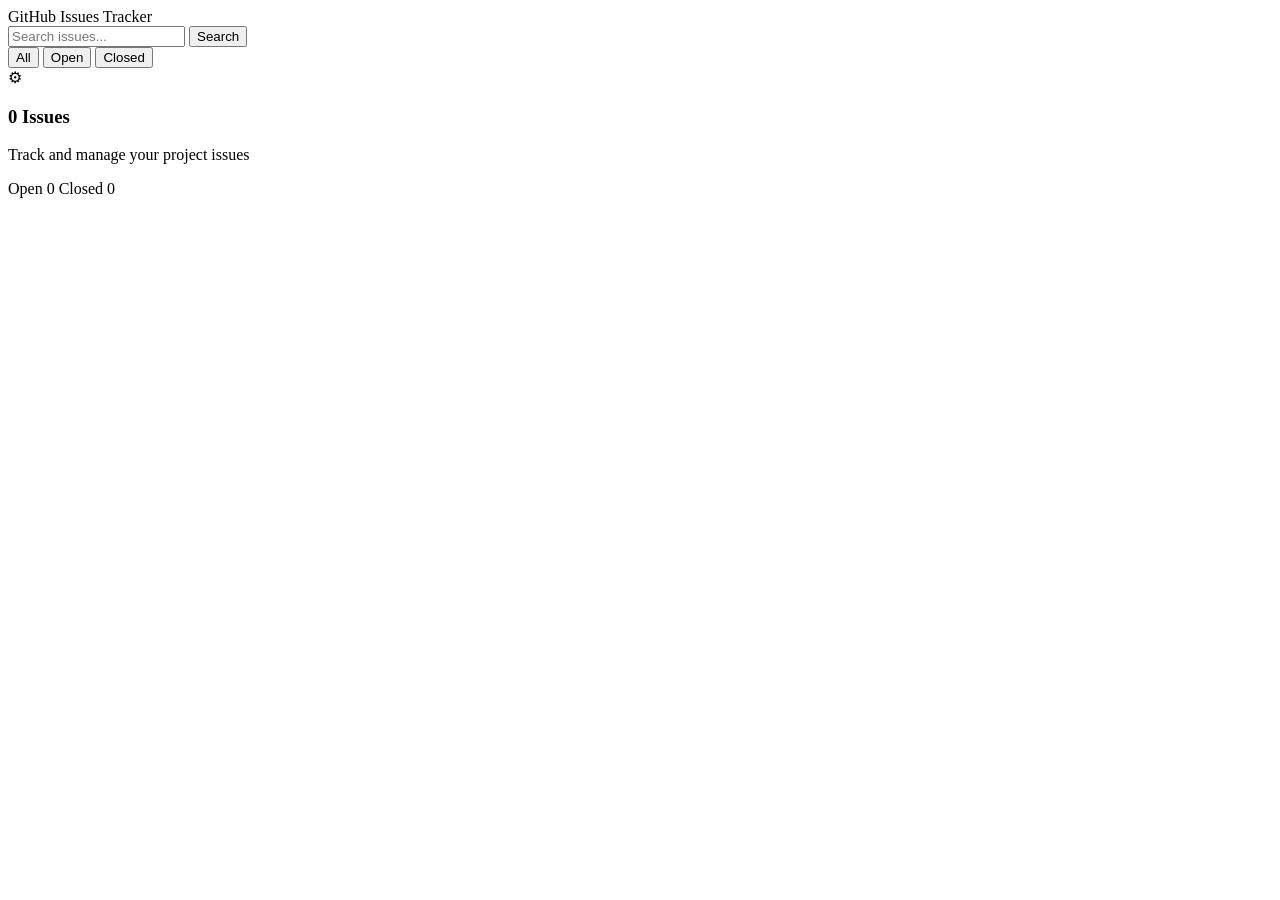
==== home.html @ 9fc56e4b "Here is the HTML code for my navbar ." ====
<!DOCTYPE html>    
<html lang="en">    
<head>    
<meta charset="UTF-8">    
<meta name="viewport" content="width=device-width, initial-scale=1.0">    
    
<title>GitHub Issues Tracker</title>    
</head>    
    
<body>    
    
<div class="navbar">    
    
    <div class="logo">GitHub Issues Tracker</div>    
    
    <div class="nav-right">    
        <input type="text" id="searchInput" placeholder="Search issues...">    
        <button class="search-btn" onclick="searchIssues()">Search</button>    
    </div>    
    
</div>        
    
<div class="filters">    
    
    <button class="filter-btn active" onclick="setActive(this);filterIssues('all')">All</button>    
    <button class="filter-btn" onclick="setActive(this);filterIssues('open')">Open</button>    
    <button class="filter-btn" onclick="setActive(this);filterIssues('closed')">Closed</button>    
    
</div>       
    
<div class="summary">    
    
    <div class="summary-left">    
    
        <div class="icon">⚙</div>    
    
        <div>    
            <h3 id="issueCount">0 Issues</h3>    
            <p>Track and manage your project issues</p>    
        </div>    
    
    </div>    
    
    <div class="summary-right">    
    
        <span><span class="dot open-dot"></span>Open <span id="openCount">0</span></span>    
    
        <span><span class="dot closed-dot"></span>Closed <span id="closedCount">0</span></span>    
    
    </div>    
    
</div>       
    
<div class="container" id="issuesContainer"></div> 
</body>    
</html>
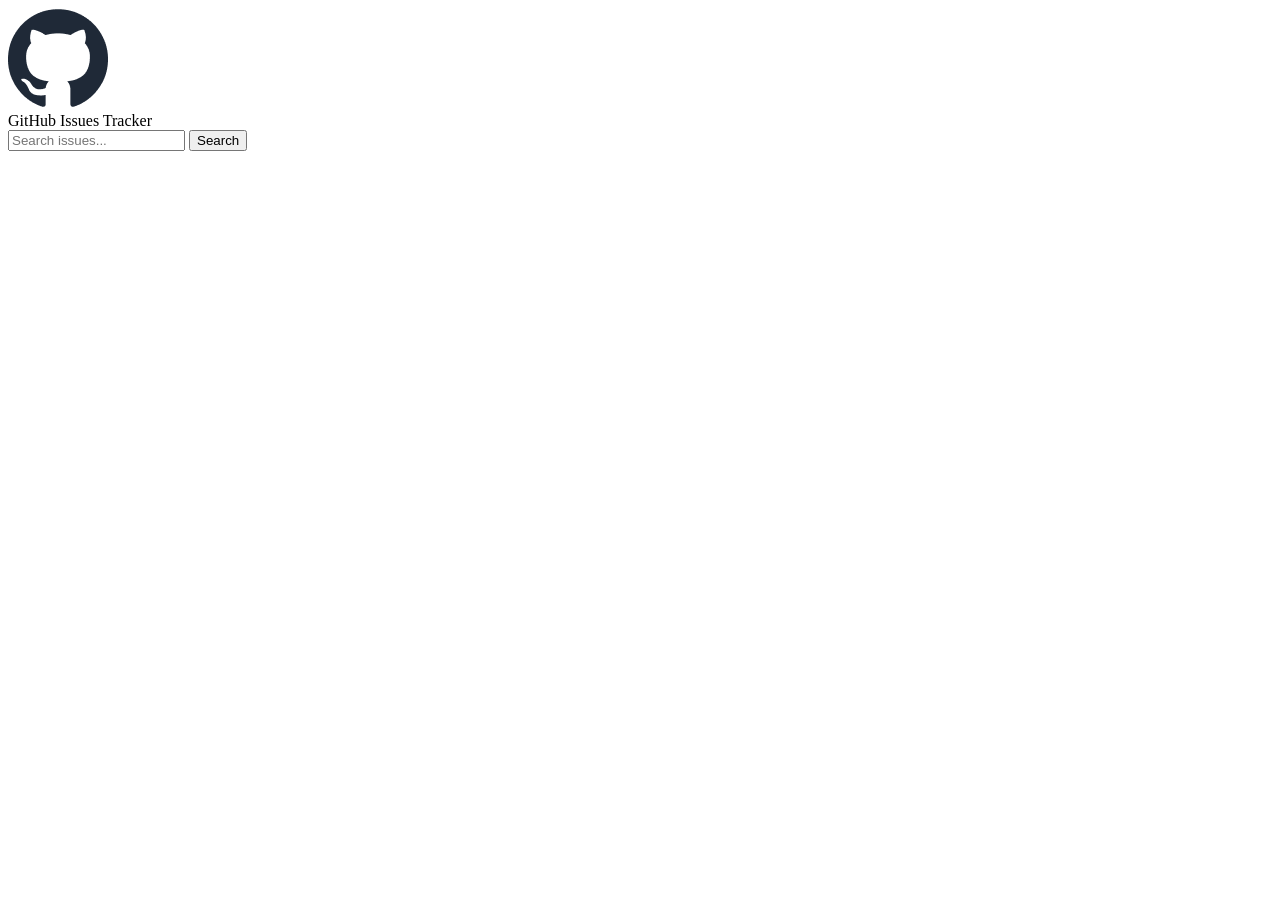
==== commit 8587900e: "Here is the HTML code for my navbar home page." ====
--- a/home.html
+++ b/home.html
@@ -9,7 +9,8 @@
     
 <body>    
     
-<div class="navbar">    
+<div class="navbar"> 
+    <img src="assets/github-logo.png" alt="">   
     
     <div class="logo">GitHub Issues Tracker</div>    
     
@@ -20,37 +21,6 @@
     
 </div>        
     
-<div class="filters">    
-    
-    <button class="filter-btn active" onclick="setActive(this);filterIssues('all')">All</button>    
-    <button class="filter-btn" onclick="setActive(this);filterIssues('open')">Open</button>    
-    <button class="filter-btn" onclick="setActive(this);filterIssues('closed')">Closed</button>    
-    
-</div>       
-    
-<div class="summary">    
-    
-    <div class="summary-left">    
-    
-        <div class="icon">⚙</div>    
-    
-        <div>    
-            <h3 id="issueCount">0 Issues</h3>    
-            <p>Track and manage your project issues</p>    
-        </div>    
-    
-    </div>    
-    
-    <div class="summary-right">    
-    
-        <span><span class="dot open-dot"></span>Open <span id="openCount">0</span></span>    
-    
-        <span><span class="dot closed-dot"></span>Closed <span id="closedCount">0</span></span>    
-    
-    </div>    
-    
-</div>       
-    
-<div class="container" id="issuesContainer"></div> 
+
 </body>    
 </html>   
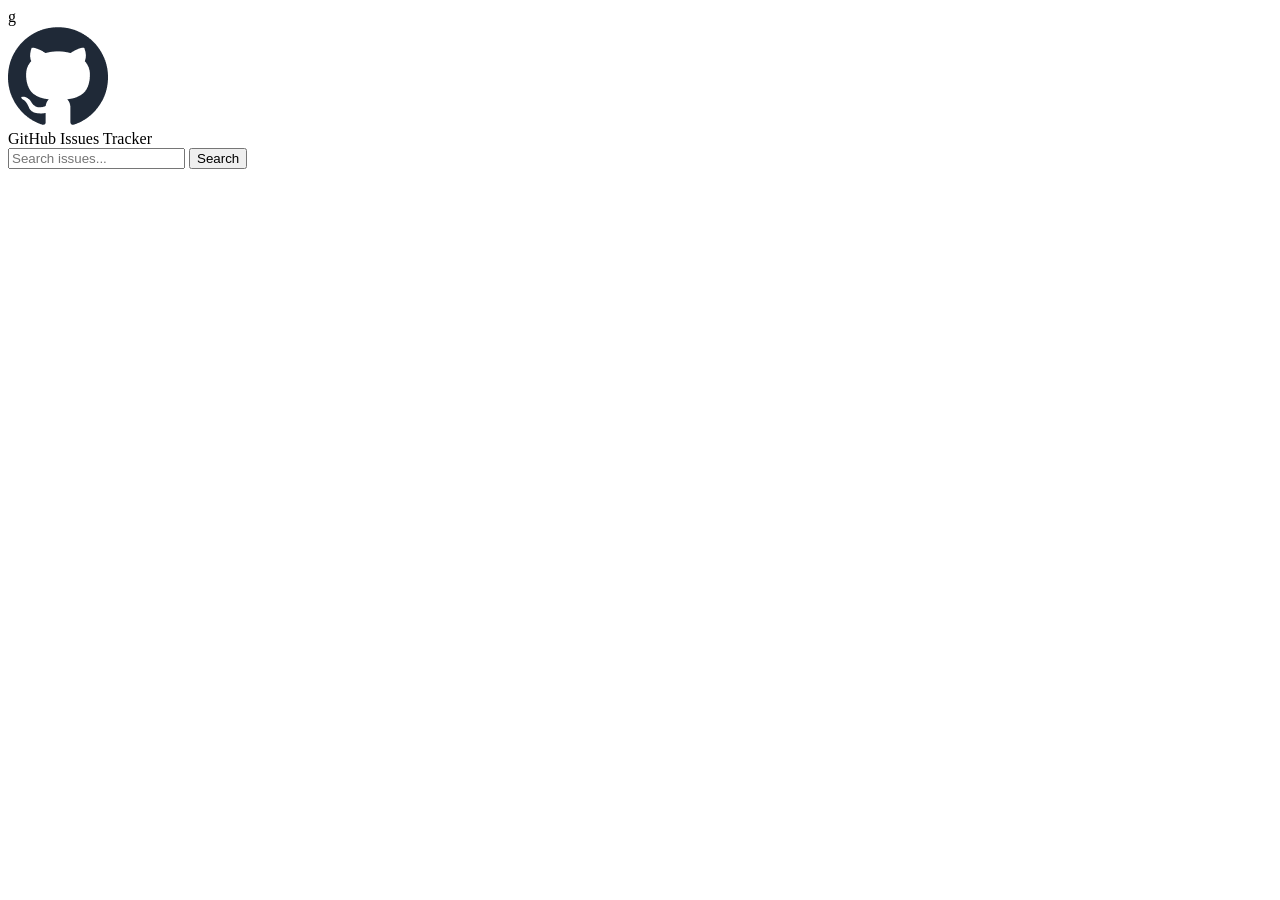
==== commit 765c1985: "I finished writing my entire HTML code." ====
--- a/home.html
+++ b/home.html
@@ -5,7 +5,7 @@
 <meta name="viewport" content="width=device-width, initial-scale=1.0">    
     
 <title>GitHub Issues Tracker</title>    
-</head>    
+</head>    g
     
 <body>    
     
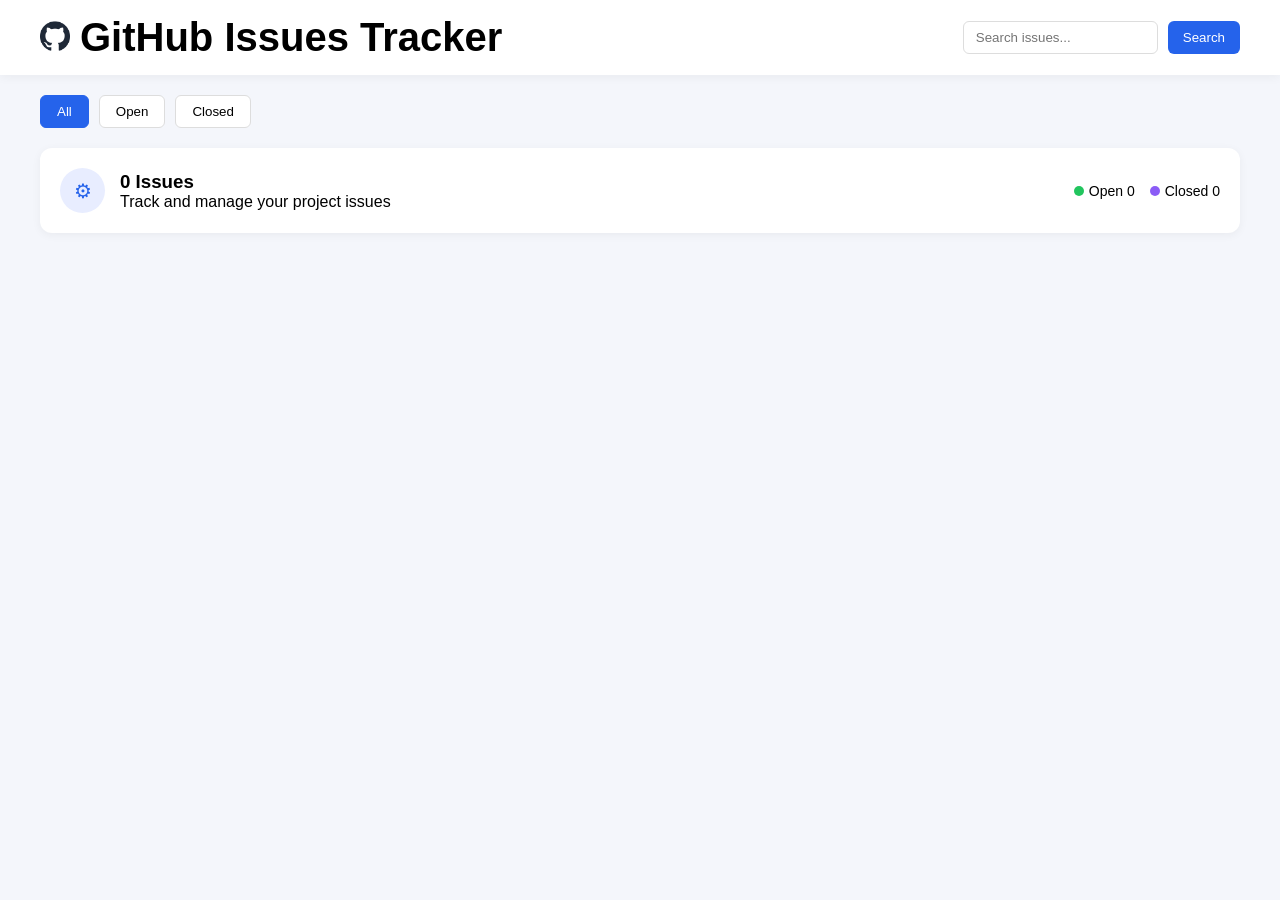
==== commit bee202d7: "I have completed my design work." ====
--- a/home.html
+++ b/home.html
@@ -4,22 +4,58 @@
 <meta charset="UTF-8">    
 <meta name="viewport" content="width=device-width, initial-scale=1.0">    
     
-<title>GitHub Issues Tracker</title>    
-</head>    g
+<title>GitHub Issues Tracker</title> 
+<link rel="stylesheet" href="home-style.css">   
+</head>    
     
 <body>    
     
 <div class="navbar"> 
-    <img src="assets/github-logo.png" alt="">   
+   
     
-    <div class="logo">GitHub Issues Tracker</div>    
+    <div class="logo">
+         <h1><img src="assets/github-logo.png" >GitHub Issues Tracker</h1>
+    </div>    
     
     <div class="nav-right">    
         <input type="text" id="searchInput" placeholder="Search issues...">    
         <button class="search-btn" onclick="searchIssues()">Search</button>    
     </div>    
     
-</div>        
+</div>
+<div class="filters">    
+    
+    <button class="filter-btn active" onclick="setActive(this);filterIssues('all')">All</button>    
+    <button class="filter-btn" onclick="setActive(this);filterIssues('open')">Open</button>    
+    <button class="filter-btn" onclick="setActive(this);filterIssues('closed')">Closed</button>    
+    
+</div>      
+    
+<div class="summary">    
+    
+    <div class="summary-left">    
+    
+        <div class="icon">⚙</div>    
+    
+        <div>    
+            <h3 id="issueCount">0 Issues</h3>    
+            <p>Track and manage your project issues</p>    
+         </div>    
+    
+    </div>    
+    
+    <div class="summary-right">    
+    
+        <span><span class="dot open-dot"></span>Open <span id="openCount">0</span></span>    
+    
+        <span><span class="dot closed-dot"></span>Closed <span id="closedCount">0</span></span>    
+    
+    </div>    
+    
+</div>       
+    
+<div class="container" id="issuesContainer"></div>    
+            
     
 
 </body>    
--- a/home-style.css
+++ b/home-style.css
@@ -0,0 +1,225 @@
+*{    
+margin:0;    
+padding:0;    
+box-sizing:border-box;    
+font-family:Arial, Helvetica, sans-serif;    
+}    
+    
+body{    
+background:#f4f6fb;    
+}      
+    
+.navbar{    
+    display:flex;    
+    justify-content:space-between;    
+    align-items:center;    
+    padding:15px 40px;    
+    background:white;    
+    box-shadow:0 2px 10px rgba(0,0,0,0.05);    
+}    
+.logo img{    
+    width:30px;    
+    height:30px;    
+    margin-right:10px;    
+}    
+.logo{    
+font-size:20px;    
+font-weight:bold;    
+}    
+    
+.nav-right{    
+display:flex;    
+gap:10px;    
+}    
+    
+.nav-right input{    
+    padding:8px 12px;    
+    border:1px solid #ddd;    
+    border-radius:6px;    
+}    
+    
+.search-btn{    
+    background:#2563eb;    
+    color:white;    
+    border:none;    
+    padding:8px 15px;    
+    border-radius:6px;    
+    cursor:pointer;    
+}    
+    
+.filters{    
+    display:flex;    
+    gap:10px;    
+    padding:20px 40px;    
+}    
+    
+.filter-btn{    
+    padding:8px 16px;    
+    border:1px solid #ddd;    
+    background:white;    
+    border-radius:6px;    
+    cursor:pointer;    
+}    
+    
+.filter-btn.active{    
+    background:#2563eb;    
+    color:white;    
+    border-color:#2563eb;    
+}     
+    
+.summary{    
+    
+    margin:0 40px 20px;    
+    background:white;    
+    padding:20px;    
+    border-radius:12px;    
+    display:flex;    
+    justify-content:space-between;    
+    align-items:center;    
+    box-shadow:0 2px 10px rgba(0,0,0,0.05);    
+    
+}    
+    
+.summary-left{    
+    display:flex;    
+    align-items:center;    
+    gap:15px;    
+}    
+    
+.icon{    
+    width:45px;    
+    height:45px;    
+    background:#e8edff;    
+    display:flex;    
+    align-items:center;    
+    justify-content:center;    
+    border-radius:50%;    
+    font-size:20px;    
+    color:#2563eb;    
+}    
+    
+.summary-right{    
+    display:flex;    
+    gap:15px;    
+    font-size:14px;    
+    align-items:center;    
+}    
+    
+.dot{    
+    width:10px;    
+    height:10px;    
+    border-radius:50%;    
+    display:inline-block;    
+    margin-right:5px;    
+}    
+    
+.open-dot{    
+    background:#22c55e;    
+}    
+    
+.closed-dot{    
+    background:#8b5cf6;    
+}        
+    
+.container{    
+    display:grid;    
+    grid-template-columns:repeat(4,2fr);
+    gap:20px;    
+    padding:0 40px 40px;    
+}     
+    
+.card{    
+    background:white;    
+    padding:20px;    
+    border-radius:14px;    
+    box-shadow:0 4px 14px rgba(0,0,0,0.08);    
+    position:relative;    
+    transition:0.3s;    
+    cursor:pointer;    
+}    
+    
+.card:hover{    
+    transform:translateY(-6px);    
+    box-shadow:0 8px 18px rgba(0,0,0,0.1);    
+}        
+    
+.priority{    
+    position:absolute;    
+    top:15px;    
+    right:15px;    
+    padding:5px 10px;    
+    border-radius:20px;    
+    font-size:11px;    
+    font-weight:bold;    
+}    
+    
+.high{    
+    background:#ffe1e1;    
+    color:#c40000;    
+}    
+    
+.medium{    
+    background:#fff1cc;    
+    color:#c78c00;    
+}    
+    
+.low{    
+    background:#e6e6e6;    
+    color:#555;    
+}       
+    
+.card h3{    
+    margin-top:20px;    
+    margin-bottom:10px;    
+    font-size:16px;    
+}    
+    
+.card p{    
+    font-size:13px;    
+    color:#666;    
+    margin-bottom:10px;    
+}       
+    
+.labels span{    
+    padding:4px 10px;    
+    border-radius:15px;    
+    font-size:11px;    
+    margin-right:6px;    
+}    
+    
+.bug{    
+    background:#ffd9d9;    
+    color:#c40000;    
+}    
+    
+.helpwanted{    
+    background:#fff3cd;    
+    color:#b88900;    
+}    
+    
+.enhancement{    
+    background:#d4edda;    
+    color:#1b7a2e;    
+}    
+    
+.documentation{    
+    background:#e2e8f0;    
+    color:#334155;    
+}    
+    
+.goodfirstissue{    
+    background:#e0f2fe;    
+    color:#0369a1;    
+}      
+    
+.meta{    
+    margin-top:12px;    
+    font-size:12px;    
+    color:#777;    
+}    
+    
+.date{    
+    font-size:12px;    
+    color:#999;    
+    margin-top:3px;    
+}    
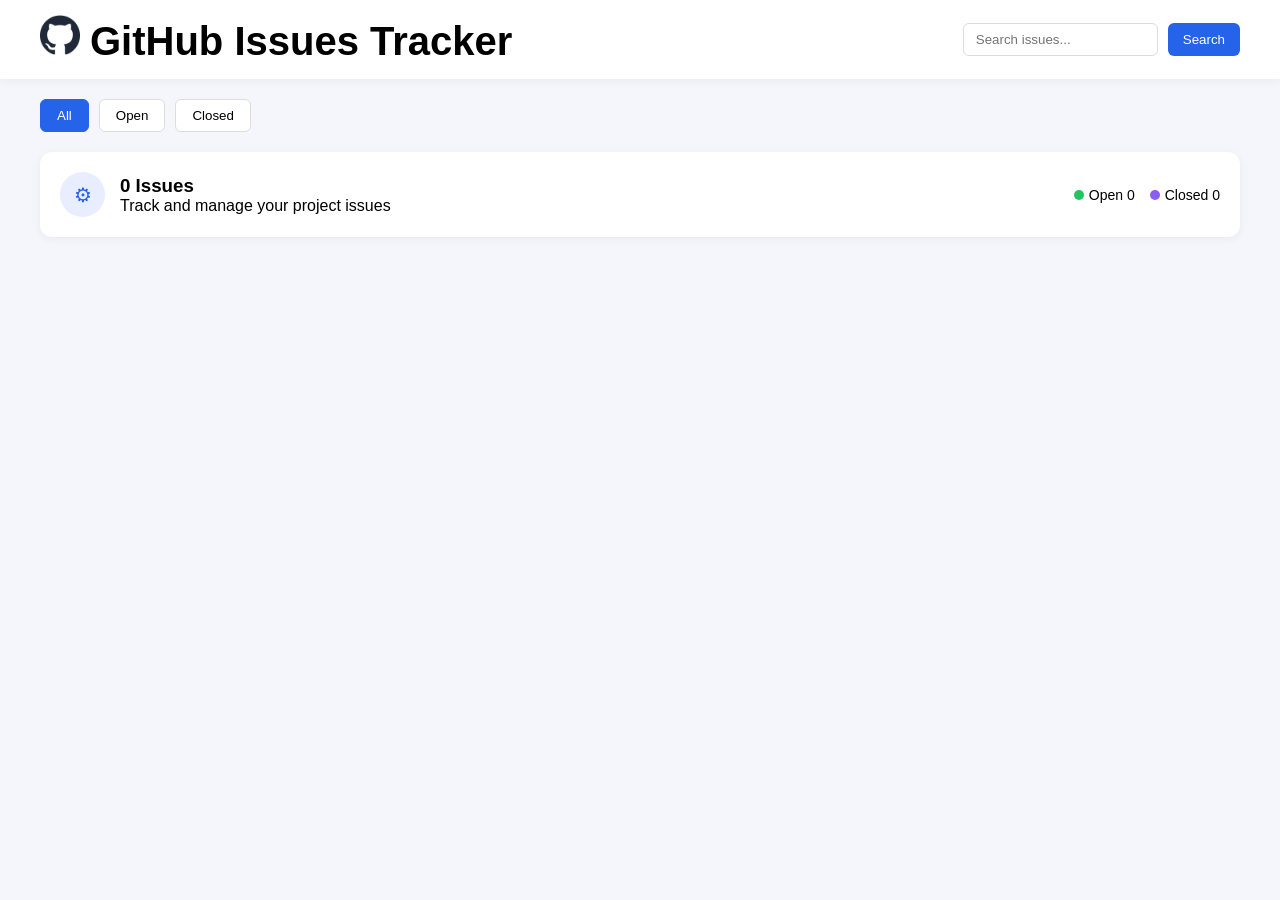
==== commit 2db8af9b: "I solved my logo problem." ====
--- a/home.html
+++ b/home.html
@@ -14,7 +14,7 @@
    
     
     <div class="logo">
-         <h1><img src="assets/github-logo.png" >GitHub Issues Tracker</h1>
+         <h1><span><img src="assets/github-logo.png" alt="GitHub Logo"></span>GitHub Issues Tracker</h1>
     </div>    
     
     <div class="nav-right">    
--- a/home-style.css
+++ b/home-style.css
@@ -18,8 +18,8 @@
     box-shadow:0 2px 10px rgba(0,0,0,0.05);    
 }    
 .logo img{    
-    width:30px;    
-    height:30px;    
+    width: 40px;    
+    height: 40px;    
     margin-right:10px;    
 }    
 .logo{    
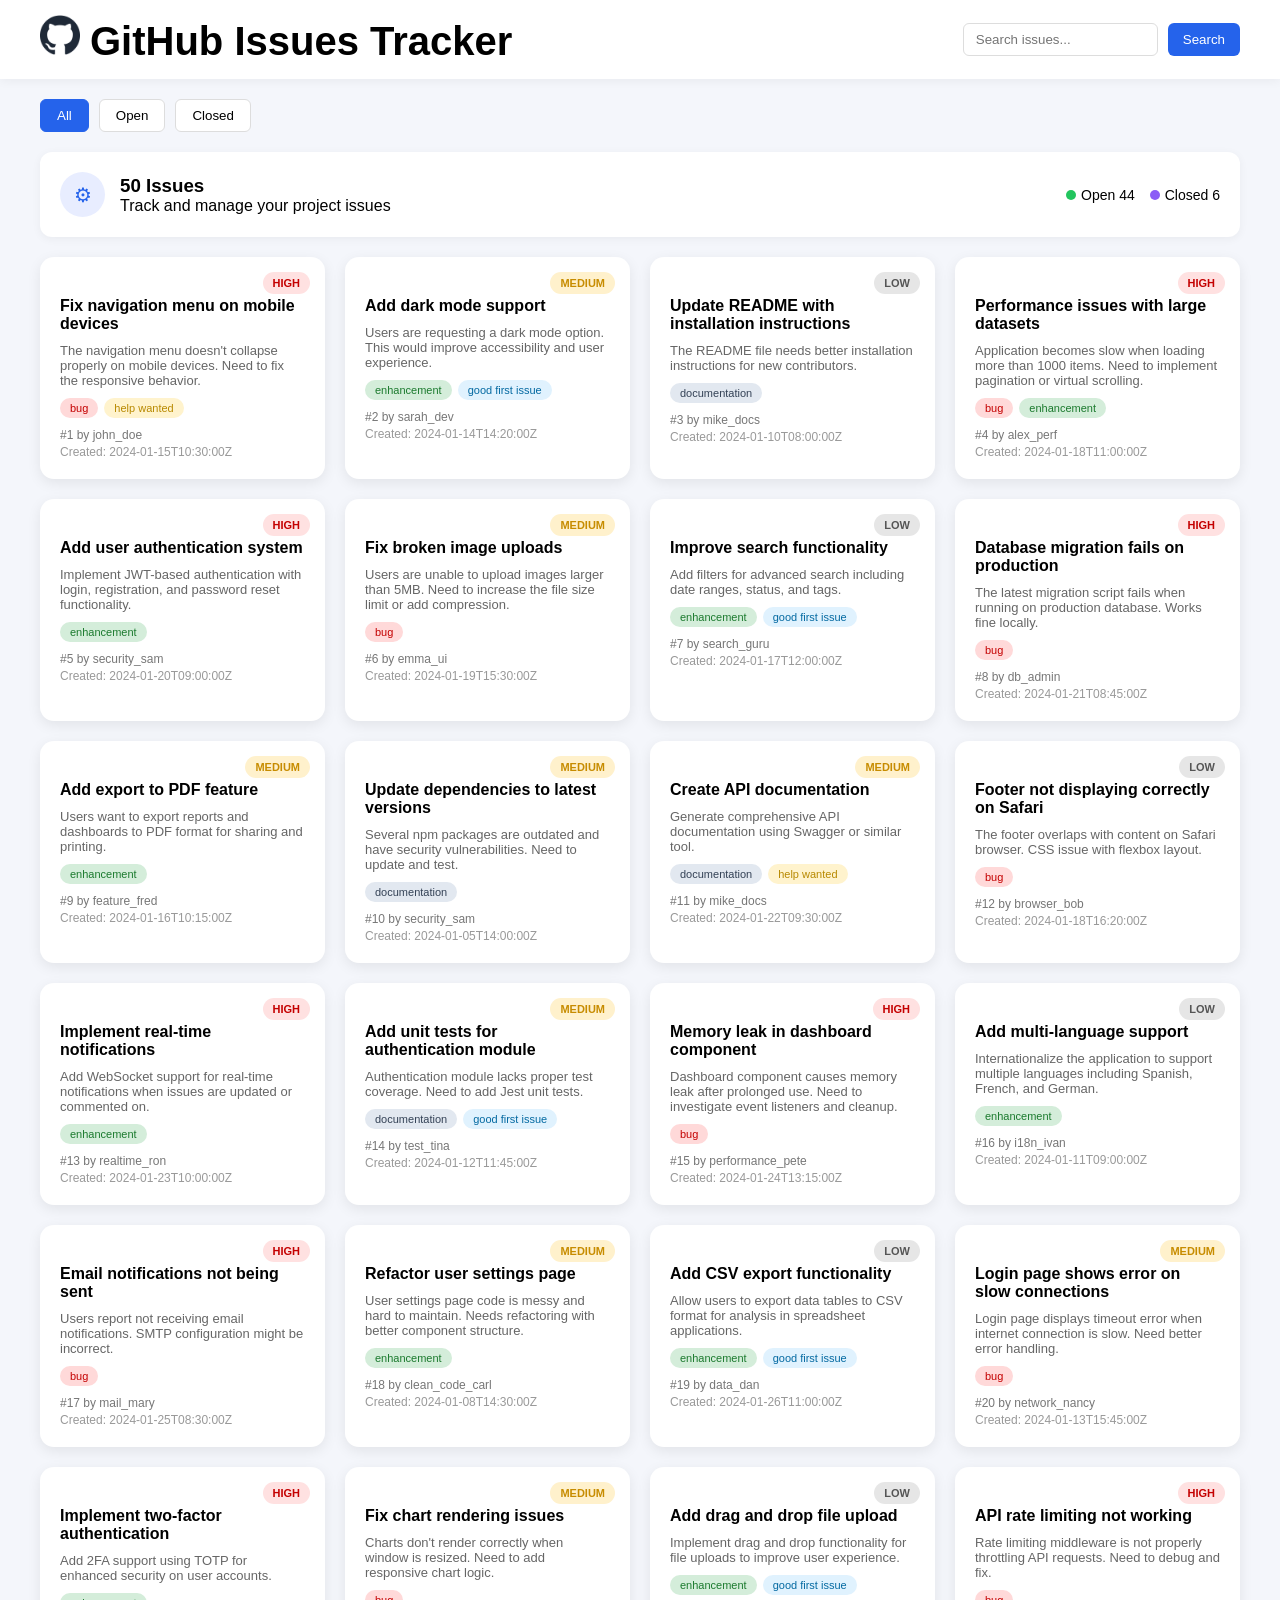
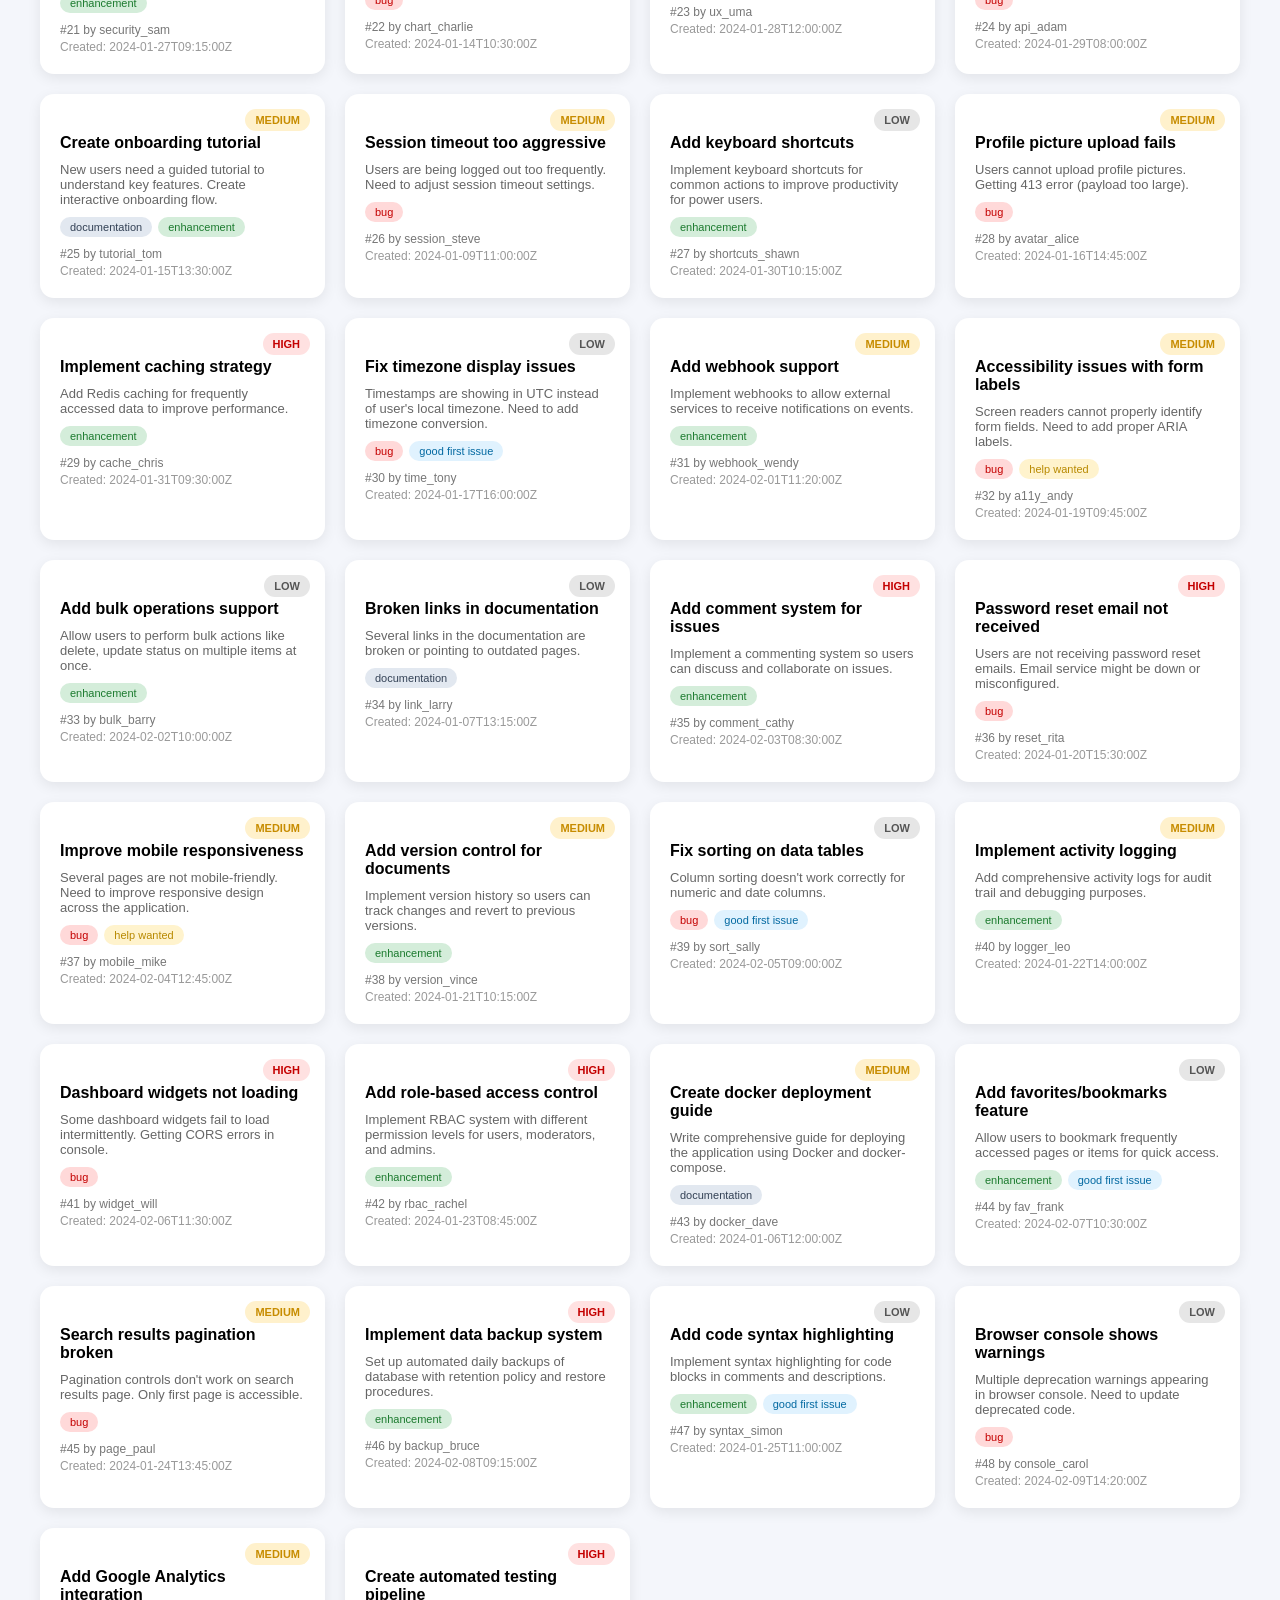
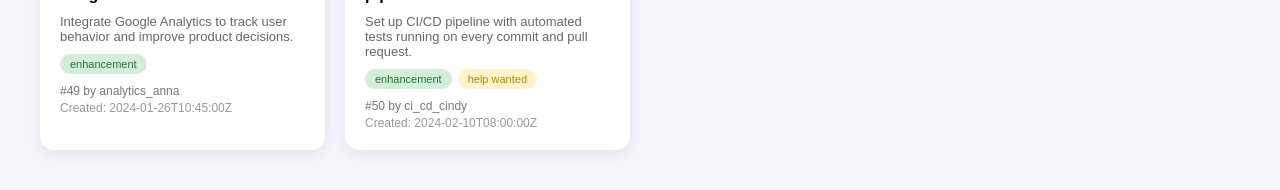
==== commit 4edb6442: "I have finished my completed code with this java script completes everything." ====
--- a/home.html
+++ b/home.html
@@ -1,62 +1,79 @@
-<!DOCTYPE html>    
-<html lang="en">    
-<head>    
-<meta charset="UTF-8">    
-<meta name="viewport" content="width=device-width, initial-scale=1.0">    
-    
-<title>GitHub Issues Tracker</title> 
-<link rel="stylesheet" href="home-style.css">   
-</head>    
-    
-<body>    
-    
-<div class="navbar"> 
-   
-    
-    <div class="logo">
-         <h1><span><img src="assets/github-logo.png" alt="GitHub Logo"></span>GitHub Issues Tracker</h1>
-    </div>    
-    
-    <div class="nav-right">    
-        <input type="text" id="searchInput" placeholder="Search issues...">    
-        <button class="search-btn" onclick="searchIssues()">Search</button>    
-    </div>    
-    
-</div>
-<div class="filters">    
-    
-    <button class="filter-btn active" onclick="setActive(this);filterIssues('all')">All</button>    
-    <button class="filter-btn" onclick="setActive(this);filterIssues('open')">Open</button>    
-    <button class="filter-btn" onclick="setActive(this);filterIssues('closed')">Closed</button>    
-    
-</div>      
-    
-<div class="summary">    
-    
-    <div class="summary-left">    
-    
-        <div class="icon">⚙</div>    
-    
-        <div>    
-            <h3 id="issueCount">0 Issues</h3>    
-            <p>Track and manage your project issues</p>    
-         </div>    
-    
-    </div>    
-    
-    <div class="summary-right">    
-    
-        <span><span class="dot open-dot"></span>Open <span id="openCount">0</span></span>    
-    
-        <span><span class="dot closed-dot"></span>Closed <span id="closedCount">0</span></span>    
-    
-    </div>    
-    
-</div>       
-    
-<div class="container" id="issuesContainer"></div>    
-            
-    
+<!DOCTYPE html>
+<html lang="en">
+<head>
+<meta charset="UTF-8">
+<meta name="viewport" content="width=device-width, initial-scale=1.0">
+<title>GitHub Issues Tracker</title>
+<link rel="stylesheet" href="home-style.css">
+</head>
+<body>
 
-</body>    
-</html>   +    <div class="navbar">
+        <div class="logo"><span><img src="assets/github-logo.png" alt=""></span>GitHub Issues Tracker</div>
+
+            <div class="nav-right">
+                <input type="text" id="searchInput" placeholder="Search issues...">
+                <button class="search-btn" onclick="searchIssues()">Search</button>
+            </div>
+        </div>
+
+        <div class="filters">
+            <button class="filter-btn active" onclick="setActive(this);filterIssues('all')">All</button>
+            <button class="filter-btn" onclick="setActive(this);filterIssues('open')">Open</button>
+            <button class="filter-btn" onclick="setActive(this);filterIssues('closed')">Closed</button>
+        </div>
+
+        <div class="summary">
+
+            <div class="summary-left">
+                <div class="icon">⚙</div>
+
+            <div>
+                <h3 id="issueCount">0 Issues</h3>
+                <p>Track and manage your project issues</p>
+            </div>
+        </div>
+
+        <div class="summary-right">
+            <span><span class="dot open-dot"></span>Open <span id="openCount">0</span></span>
+            <span><span class="dot closed-dot"></span>Closed <span id="closedCount">0</span></span>
+        </div>
+
+    </div>
+
+    <div class="container" id="issuesContainer"></div>
+
+        <div id="issueModal" class="modal">
+            <div class="modal-content">
+
+                <h2 id="modalTitle"></h2>
+
+                <div class="modal-meta">
+                    <span id="modalStatus"></span> •
+                    <span id="modalAuthor"></span> •
+                    <span id="modalDate"></span>
+                </div>
+
+                <div id="modalLabels"></div>
+
+                <p id="modalDescription"></p>
+
+                <div class="modal-bottom">
+                    <div>
+                        <strong>Assignee:</strong>
+                        <span id="modalAssignee"></span>
+                    </div>
+
+                    <div>
+                        <strong>Priority:</strong>
+                        <span id="modalPriority"></span>
+                    </div>
+                </div>
+
+                <button onclick="closeModal()" class="close-btn">Close</button>
+                <script src="java/home-script.js"></script>
+
+            </div>
+        </div>
+    </body>
+</html>
--- a/home-style.css
+++ b/home-style.css
@@ -1,225 +1,271 @@
-*{    
-margin:0;    
-padding:0;    
-box-sizing:border-box;    
-font-family:Arial, Helvetica, sans-serif;    
-}    
-    
-body{    
-background:#f4f6fb;    
-}      
-    
-.navbar{    
-    display:flex;    
-    justify-content:space-between;    
-    align-items:center;    
-    padding:15px 40px;    
-    background:white;    
-    box-shadow:0 2px 10px rgba(0,0,0,0.05);    
-}    
-.logo img{    
-    width: 40px;    
-    height: 40px;    
-    margin-right:10px;    
-}    
-.logo{    
-font-size:20px;    
-font-weight:bold;    
-}    
-    
-.nav-right{    
-display:flex;    
-gap:10px;    
-}    
-    
-.nav-right input{    
-    padding:8px 12px;    
-    border:1px solid #ddd;    
-    border-radius:6px;    
-}    
-    
-.search-btn{    
-    background:#2563eb;    
-    color:white;    
-    border:none;    
-    padding:8px 15px;    
-    border-radius:6px;    
-    cursor:pointer;    
-}    
-    
-.filters{    
-    display:flex;    
-    gap:10px;    
-    padding:20px 40px;    
-}    
-    
-.filter-btn{    
-    padding:8px 16px;    
-    border:1px solid #ddd;    
-    background:white;    
-    border-radius:6px;    
-    cursor:pointer;    
-}    
-    
-.filter-btn.active{    
-    background:#2563eb;    
-    color:white;    
-    border-color:#2563eb;    
-}     
-    
-.summary{    
-    
-    margin:0 40px 20px;    
-    background:white;    
-    padding:20px;    
-    border-radius:12px;    
-    display:flex;    
-    justify-content:space-between;    
-    align-items:center;    
-    box-shadow:0 2px 10px rgba(0,0,0,0.05);    
-    
-}    
-    
-.summary-left{    
-    display:flex;    
-    align-items:center;    
-    gap:15px;    
-}    
-    
-.icon{    
-    width:45px;    
-    height:45px;    
-    background:#e8edff;    
-    display:flex;    
-    align-items:center;    
-    justify-content:center;    
-    border-radius:50%;    
-    font-size:20px;    
-    color:#2563eb;    
-}    
-    
-.summary-right{    
-    display:flex;    
-    gap:15px;    
-    font-size:14px;    
-    align-items:center;    
-}    
-    
-.dot{    
-    width:10px;    
-    height:10px;    
-    border-radius:50%;    
-    display:inline-block;    
-    margin-right:5px;    
-}    
-    
-.open-dot{    
-    background:#22c55e;    
-}    
-    
-.closed-dot{    
-    background:#8b5cf6;    
-}        
-    
-.container{    
-    display:grid;    
-    grid-template-columns:repeat(4,2fr);
-    gap:20px;    
-    padding:0 40px 40px;    
-}     
-    
-.card{    
-    background:white;    
-    padding:20px;    
-    border-radius:14px;    
-    box-shadow:0 4px 14px rgba(0,0,0,0.08);    
-    position:relative;    
-    transition:0.3s;    
-    cursor:pointer;    
-}    
-    
-.card:hover{    
-    transform:translateY(-6px);    
-    box-shadow:0 8px 18px rgba(0,0,0,0.1);    
-}        
-    
-.priority{    
-    position:absolute;    
-    top:15px;    
-    right:15px;    
-    padding:5px 10px;    
-    border-radius:20px;    
-    font-size:11px;    
-    font-weight:bold;    
-}    
-    
-.high{    
-    background:#ffe1e1;    
-    color:#c40000;    
-}    
-    
-.medium{    
-    background:#fff1cc;    
-    color:#c78c00;    
-}    
-    
-.low{    
-    background:#e6e6e6;    
-    color:#555;    
-}       
-    
-.card h3{    
-    margin-top:20px;    
-    margin-bottom:10px;    
-    font-size:16px;    
-}    
-    
-.card p{    
-    font-size:13px;    
-    color:#666;    
-    margin-bottom:10px;    
-}       
-    
-.labels span{    
-    padding:4px 10px;    
-    border-radius:15px;    
-    font-size:11px;    
-    margin-right:6px;    
-}    
-    
-.bug{    
-    background:#ffd9d9;    
-    color:#c40000;    
-}    
-    
-.helpwanted{    
-    background:#fff3cd;    
-    color:#b88900;    
-}    
-    
-.enhancement{    
-    background:#d4edda;    
-    color:#1b7a2e;    
-}    
-    
-.documentation{    
-    background:#e2e8f0;    
-    color:#334155;    
-}    
-    
-.goodfirstissue{    
-    background:#e0f2fe;    
-    color:#0369a1;    
-}      
-    
-.meta{    
-    margin-top:12px;    
-    font-size:12px;    
-    color:#777;    
-}    
-    
-.date{    
-    font-size:12px;    
-    color:#999;    
-    margin-top:3px;    
-}    +*{
+    margin:0;
+    padding:0;
+    box-sizing:border-box;
+    font-family:Arial, Helvetica, sans-serif;
+}
+
+body{
+background:#f4f6fb;
+}
+
+.navbar{
+    display:flex;
+    justify-content:space-between;
+    align-items:center;
+    padding:15px 40px;
+    background:white;
+    box-shadow:0 2px 10px rgba(0,0,0,0.05);
+}
+.logo img{
+    width:40px;
+    height:40px;
+    margin-right:10px;
+}
+
+.logo{
+    font-size:40px;
+    font-weight:bold;
+}
+
+.nav-right{
+display:flex;
+gap:10px;
+}
+
+.nav-right input{
+    padding:8px 12px;
+    border:1px solid #ddd;
+    border-radius:6px;
+}
+
+.search-btn{
+    background:#2563eb;
+    color:white;
+    border:none;
+    padding:8px 15px;
+    border-radius:6px;
+    cursor:pointer;
+}
+
+.filters{
+    display:flex;
+    gap:10px;
+    padding:20px 40px;
+}
+
+.filter-btn{
+    padding:8px 16px;
+    border:1px solid #ddd;
+    background:white;
+    border-radius:6px;
+    cursor:pointer;
+}
+
+.filter-btn.active{
+    background:#2563eb;
+    color:white;
+    border-color:#2563eb;
+}
+
+.summary{
+    margin:0 40px 20px;
+    background:white;
+    padding:20px;
+    border-radius:12px;
+    display:flex;
+    justify-content:space-between;
+    align-items:center;
+    box-shadow:0 2px 10px rgba(0,0,0,0.05);
+}
+
+.summary-left{
+    display:flex;
+    align-items:center;
+        gap:15px;
+}
+
+.icon{
+    width:45px;
+    height:45px;
+    background:#e8edff;
+    display:flex;
+    align-items:center;
+    justify-content:center;
+    border-radius:50%;
+    font-size:20px;
+    color:#2563eb;
+}
+
+.summary-right{
+    display:flex;
+    gap:15px;
+    font-size:14px;
+    align-items:center;
+}
+
+.dot{
+    width:10px;
+    height:10px;
+    border-radius:50%;
+    display:inline-block;
+    margin-right:5px;
+}
+
+.open-dot{
+background:#22c55e;
+}
+
+.closed-dot{
+background:#8b5cf6;
+}
+
+.container{
+    display:grid;
+    grid-template-columns:repeat(4,1fr);
+    gap:20px;
+    padding:0 40px 40px;
+}
+
+.card{
+    background:white;
+    padding:20px;
+    border-radius:14px;
+    box-shadow:0 4px 14px rgba(0,0,0,0.08);
+    position:relative;
+    transition:0.3s;
+    cursor:pointer;
+}
+
+.card:hover{
+    transform:translateY(-6px);
+    box-shadow:0 8px 18px rgba(0,0,0,0.1);
+}
+
+.priority{
+    position:absolute;
+    top:15px;
+    right:15px;
+    padding:5px 10px;
+    border-radius:20px;
+    font-size:11px;
+font-weight:bold;
+}
+
+.high{
+    background:#ffe1e1;
+    color:#c40000;
+}
+
+.medium{
+    background:#fff1cc;
+    color:#c78c00;
+}
+
+.low{
+background:#e6e6e6;
+color:#555;
+}
+
+.card h3{
+    margin-top:20px;
+    margin-bottom:10px;
+    font-size:16px;
+}
+
+.card p{
+    font-size:13px;
+    color:#666;
+    margin-bottom:10px;
+}
+
+.labels span{
+    padding:4px 10px;
+    border-radius:15px;
+    font-size:11px;
+    margin-right:6px;
+}
+
+.bug{
+    background:#ffd9d9;
+    color:#c40000;
+}
+
+.helpwanted{
+    background:#fff3cd;
+    color:#b88900;
+}
+
+.enhancement{
+    background:#d4edda;
+    color:#1b7a2e;
+}
+
+.documentation{
+    background:#e2e8f0;
+    color:#334155;
+}
+
+.goodfirstissue{
+    background:#e0f2fe;
+        color:#0369a1;
+}
+
+.meta{
+    margin-top:12px;
+    font-size:12px;
+    color:#777;
+}
+
+.date{
+    font-size:12px;
+    color:#999;
+    margin-top:3px;
+}
+
+.modal{
+    display:none;
+    position:fixed;
+    top:0;
+    left:0;
+    width:100%;
+    height:100%;
+    background:rgba(0,0,0,0.4);
+    justify-content:center;
+    align-items:center;
+}
+
+.modal-content{
+    background:white;
+    padding:30px;
+    border-radius:12px;
+    width:500px;
+    max-width:90%;
+    box-shadow:0 10px 30px rgba(0,0,0,0.2);
+}
+
+.modal-content h2{
+    margin-bottom:10px;
+}
+
+.modal-meta{
+    font-size:13px;
+    color:#555;
+    margin-bottom:10px;
+}
+
+.modal-bottom{
+    margin-top:20px;
+    display:flex;
+    justify-content:space-between;
+}
+
+.close-btn{
+    margin-top:20px;
+    background:#6d28d9;
+    color:white;
+    border:none;
+    padding:8px 18px;
+    border-radius:6px;
+    cursor:pointer;
+}
